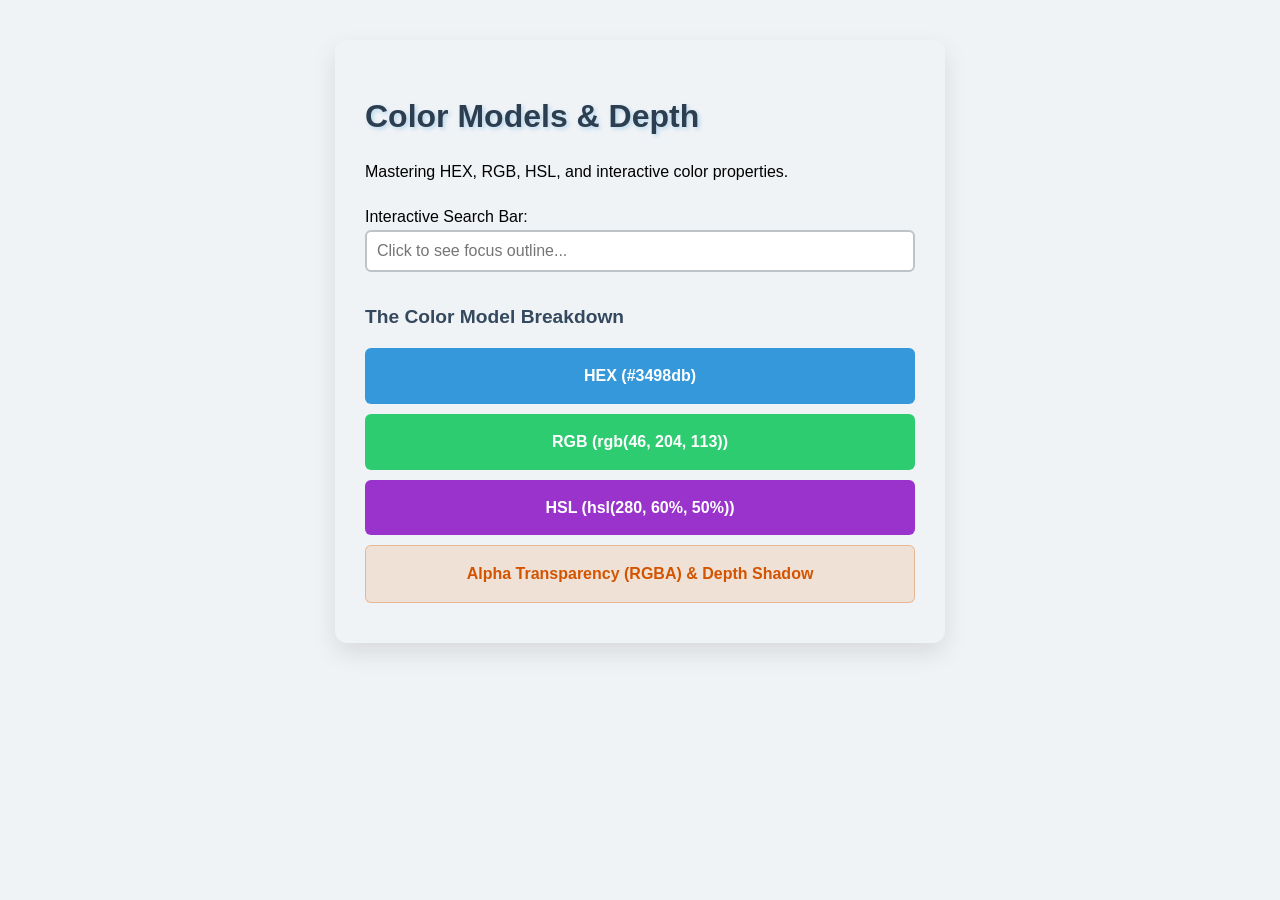
==== module-02-properties/index.html @ 9b059075 "feat: implement day 6 color models and application properties" ====
<!DOCTYPE html>
<html lang="en">
<head>
    <meta charset="UTF-8">
    <meta name="viewport" content="width=device-width, initial-scale=1.0">
    <title>Day 6: Color Models & UI Depth Lab</title>
    <link rel="stylesheet" href="styles.css">
</head>
<body>

    <main class="color-lab-card">
        <header>
            <h1 class="glowing-title">Color Models & Depth</h1>
            <p>Mastering HEX, RGB, HSL, and interactive color properties.</p>
            
            <div class="input-group">
                <label for="demo-input">Interactive Search Bar:</label>
                <input type="text" id="demo-input" placeholder="Click to see focus outline...">
            </div>
        </header>

        <section class="palette-container">
            <h2>The Color Model Breakdown</h2>
            
            <div class="swatch hex-box">
                <span>HEX (#3498db)</span>
            </div>
            
            <div class="swatch rgb-box">
                <span>RGB (rgb(46, 204, 113))</span>
            </div>
            
            <div class="swatch hsl-box">
                <span>HSL (hsl(280, 60%, 50%))</span>
            </div>

            <div class="swatch rgba-shadow-box">
                <span>Alpha Transparency (RGBA) & Depth Shadow</span>
            </div>
        </section>
    </main>

</body>
</html>
---- module-02-properties/styles.css ----
/* ==========================================================================
   DAY 6 LOG: COLORS, COLOR MODELS, AND COLOR-RELATED PROPERTIES
   ========================================================================== */

body {
  font-family: 'Segoe UI', Tahoma, Geneva, Verdana, sans-serif;
  line-height: 1.6;
  background-color: #f0f3f6; /* Modern subtle fallback background */
  margin: 0;
  padding: 40px 20px;
  display: flex;
  justify-content: center;
}

/* MAIN LAYOUT WITH COMPOSITE BACKROUND SHORTHAND */
.color-lab-card {
  /* background shorthand: color, image, repeat, position */
  background: #ffffff dashed url('') no-repeat center; 
  max-width: 550px;
  width: 100%;
  padding: 30px;
  border-radius: 12px;
  
  /* BOX-SHADOW: Using smooth RGBA transparency for professional visual depth */
  box-shadow: 0 10px 25px rgba(0, 0, 0, 0.1);
}

/* TYPOGRAPHY SHADOW PROPERTY */
.glowing-title {
  color: #2c3e50; /* Base color */
  /* text-shadow format: X-offset, Y-offset, blur-radius, color */
  text-shadow: 2px 2px 4px rgba(52, 152, 219, 0.3);
  margin-bottom: 5px;
}

/* COMPOSITE BORDER & INTERACTIVE PROPERTIES */
.input-group {
  margin: 20px 0;
}

input[type="text"] {
  width: 100%;
  padding: 10px;
  box-sizing: border-box;
  font-size: 1rem;
  /* Shorthand: sets width, style, and color at once */
  border: 2px solid #bdc3c7; 
  border-radius: 6px;
  
  /* CARET-COLOR: Customizes the flashing typing cursor color */
  caret-color: #e74c3c; 
  transition: all 0.3s ease;
}

/* OUTLINE-COLOR & FOCUS STATE */
input[type="text"]:focus {
  outline-style: solid;
  outline-width: 3px;
  /* outline-color requires an outline-style to actually render! */
  outline-color: #3498db; 
}


/* --------------------------------------------------------------------------
   COLOR MODEL BENCHMARKS
   -------------------------------------------------------------------------- */
.palette-container h2 {
  font-size: 1.2rem;
  margin-top: 30px;
  color: #34495e;
}

.swatch {
  padding: 15px;
  margin: 10px 0;
  border-radius: 6px;
  font-weight: bold;
  text-align: center;
}

/* 1. HEX CODE SYSTEM (Base-16) */
.hex-box {
  background-color: #3498db;
  color: #ffffff;
}

/* 2. RGB SYSTEM (Red, Green, Blue channels) */
.rgb-box {
  background-color: rgb(46, 204, 113);
  color: rgb(255, 255, 255);
}

/* 3. HSL SYSTEM (Hue angle 0-360, Saturation %, Lightness %) 
   Extremely intuitive to tweak brightness manually! */
.hsl-box {
  background-color: hsl(280, 60%, 50%);
  color: hsl(0, 0%, 100%);
}

/* 4. RGBA TRANSPARENCY (Smooth Alpha Overlay) */
.rgba-shadow-box {
  background-color: rgba(230, 126, 34, 0.15); /* 15% opacity orange tint */
  color: #d35400;
  border: 1px solid rgba(211, 84, 0, 0.3);
}
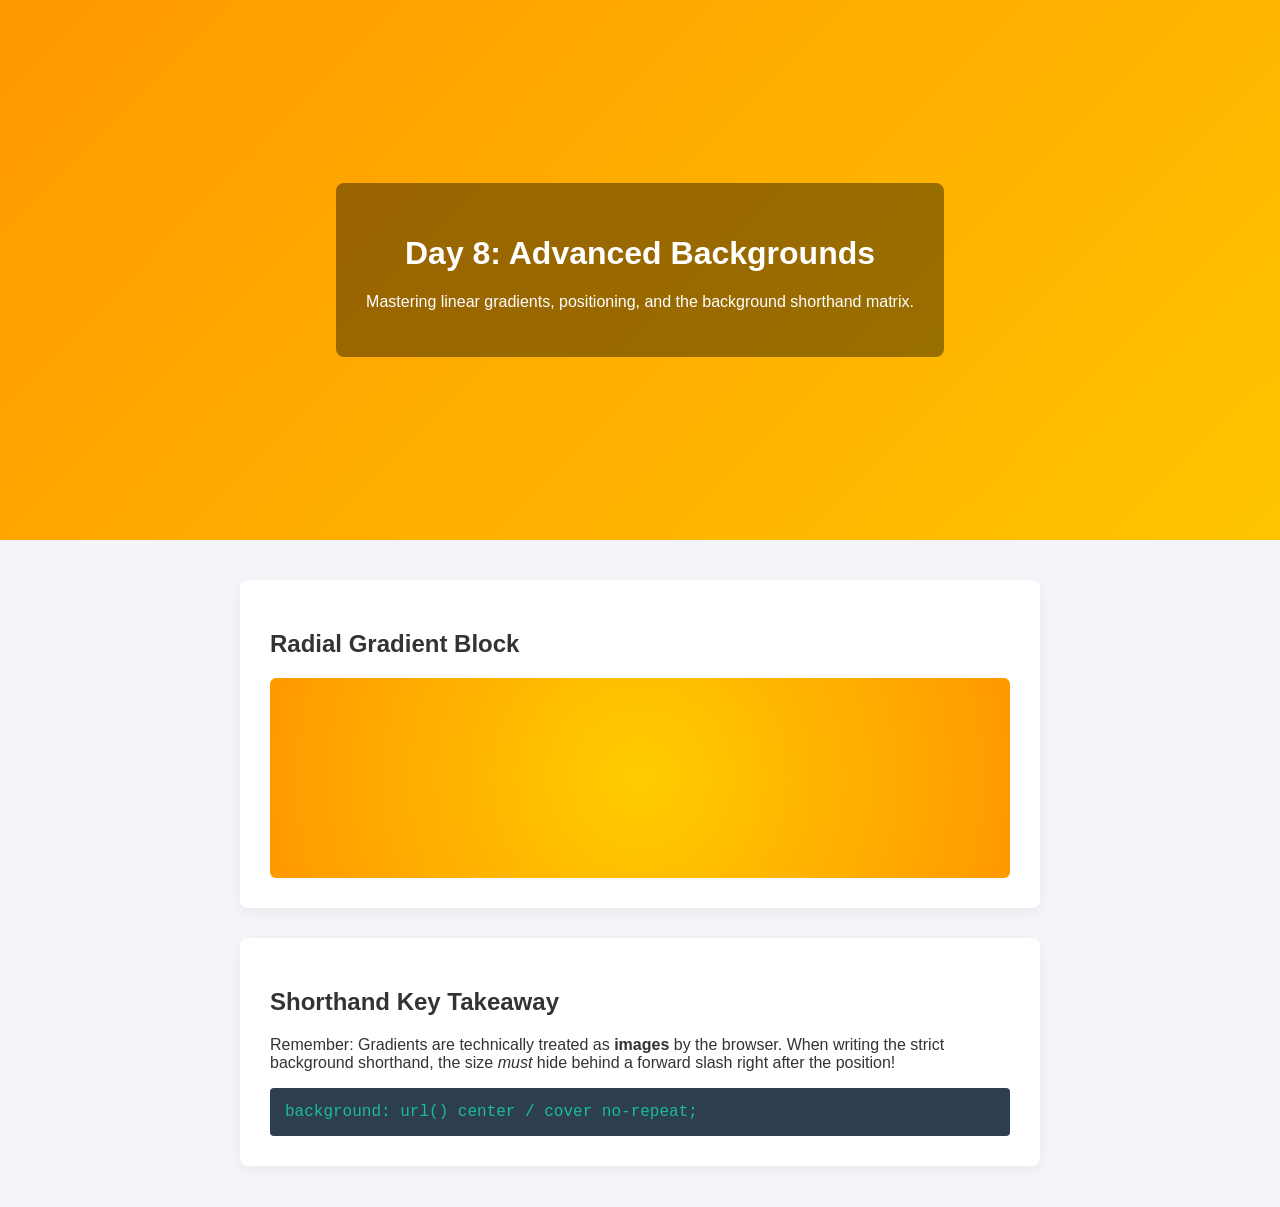
==== commit 7cd9c23b: "feat: implement day 8 background properties and gradient functions" ====
--- a/module-02-properties/index.html
+++ b/module-02-properties/index.html
@@ -3,40 +3,32 @@
 <head>
     <meta charset="UTF-8">
     <meta name="viewport" content="width=device-width, initial-scale=1.0">
-    <title>Day 6: Color Models & UI Depth Lab</title>
+    <title>Day 8: Backgrounds & Gradients</title>
     <link rel="stylesheet" href="styles.css">
 </head>
 <body>
 
-    <main class="color-lab-card">
-        <header>
-            <h1 class="glowing-title">Color Models & Depth</h1>
-            <p>Mastering HEX, RGB, HSL, and interactive color properties.</p>
-            
-            <div class="input-group">
-                <label for="demo-input">Interactive Search Bar:</label>
-                <input type="text" id="demo-input" placeholder="Click to see focus outline...">
-            </div>
-        </header>
+    <header class="hero-section">
+        <div class="hero-content">
+            <h1>Day 8: Advanced Backgrounds</h1>
+            <p>Mastering linear gradients, positioning, and the background shorthand matrix.</p>
+        </div>
+    </header>
 
-        <section class="palette-container">
-            <h2>The Color Model Breakdown</h2>
-            
-            <div class="swatch hex-box">
-                <span>HEX (#3498db)</span>
-            </div>
-            
-            <div class="swatch rgb-box">
-                <span>RGB (rgb(46, 204, 113))</span>
-            </div>
-            
-            <div class="swatch hsl-box">
-                <span>HSL (hsl(280, 60%, 50%))</span>
-            </div>
+    <main class="content-area">
+        <section class="card">
+            <h2>Radial Gradient Block</h2>
+            <div class="gradient-display radial-box"></div>
+        </section>
 
-            <div class="swatch rgba-shadow-box">
-                <span>Alpha Transparency (RGBA) & Depth Shadow</span>
-            </div>
+        <section class="card">
+            <h2>Shorthand Key Takeaway</h2>
+            <p>
+                Remember: Gradients are technically treated as <strong>images</strong> by the browser. 
+                When writing the strict background shorthand, the size <em>must</em> hide behind a 
+                forward slash right after the position!
+            </p>
+            <code>background: url() center / cover no-repeat;</code>
         </section>
     </main>
 
--- a/module-02-properties/styles.css
+++ b/module-02-properties/styles.css
@@ -1,105 +1,81 @@
 /* ==========================================================================
-   DAY 6 LOG: COLORS, COLOR MODELS, AND COLOR-RELATED PROPERTIES
+   DAY 8 LOG: BACKGROUND PROPERTIES & GRADIENT FUNCTIONS
    ========================================================================== */
 
 body {
-  font-family: 'Segoe UI', Tahoma, Geneva, Verdana, sans-serif;
-  line-height: 1.6;
-  background-color: #f0f3f6; /* Modern subtle fallback background */
+  font-family: Arial, sans-serif;
   margin: 0;
-  padding: 40px 20px;
-  display: flex;
-  justify-content: center;
+  padding: 0;
+  background-color: #f4f4f9;
+  color: #333;
 }
 
-/* MAIN LAYOUT WITH COMPOSITE BACKROUND SHORTHAND */
-.color-lab-card {
-  /* background shorthand: color, image, repeat, position */
-  background: #ffffff dashed url('') no-repeat center; 
-  max-width: 550px;
-  width: 100%;
-  padding: 30px;
-  border-radius: 12px;
+/* --------------------------------------------------------------------------
+   1. HERO SECTION (SHORTHAND, LINEAR GRADIENT, & BLENDING)
+   -------------------------------------------------------------------------- */
+.hero-section {
+  height: 60vh;
+  display: flex;
+  align-items: center;
+  justify-content: center;
+  text-align: center;
+  color: white;
+
+  /* LINEAR GRADIENT: Fed directly into background-image */
+  background-image: linear-gradient(135deg, #ff9900, #ffcc00), url('https://images.unsplash.com/photo-1557683316-973673baf926?q=80&w=1000');
   
-  /* BOX-SHADOW: Using smooth RGBA transparency for professional visual depth */
-  box-shadow: 0 10px 25px rgba(0, 0, 0, 0.1);
+  /* POSITION, SIZE, & REPEAT MODIFIERS */
+  background-position: center;
+  background-size: cover; /* Forces image to scale and fill container */
+  background-repeat: no-repeat;
+  
+  /* VISUAL DYNAMICS: Blends the orange linear-gradient with the photo beneath it */
+  background-blend-mode: overlay;
+  
+  /* SCROLL EFFECT: Keeps the background image completely stationary while scrolling */
+  background-attachment: fixed;
 }
 
-/* TYPOGRAPHY SHADOW PROPERTY */
-.glowing-title {
-  color: #2c3e50; /* Base color */
-  /* text-shadow format: X-offset, Y-offset, blur-radius, color */
-  text-shadow: 2px 2px 4px rgba(52, 152, 219, 0.3);
-  margin-bottom: 5px;
+.hero-content {
+  background-color: rgba(0, 0, 0, 0.4); /* Dark transparency overlay for text readability */
+  padding: 30px;
+  border-radius: 8px;
 }
 
-/* COMPOSITE BORDER & INTERACTIVE PROPERTIES */
-.input-group {
-  margin: 20px 0;
+/* --------------------------------------------------------------------------
+   2. MAIN CONTENT AREA (RADIAL GRADIENT & SHORTHAND MATRIX EXAMPLE)
+   -------------------------------------------------------------------------- */
+.content-area {
+  max-width: 800px;
+  margin: 40px auto;
+  padding: 0 20px;
 }
 
-input[type="text"] {
-  width: 100%;
-  padding: 10px;
-  box-sizing: border-box;
-  font-size: 1rem;
-  /* Shorthand: sets width, style, and color at once */
-  border: 2px solid #bdc3c7; 
-  border-radius: 6px;
-  
-  /* CARET-COLOR: Customizes the flashing typing cursor color */
-  caret-color: #e74c3c; 
-  transition: all 0.3s ease;
+.card {
+  background: white;
+  padding: 30px;
+  margin-bottom: 30px;
+  border-radius: 8px;
+  box-shadow: 0 4px 15px rgba(0,0,0,0.05);
 }
 
-/* OUTLINE-COLOR & FOCUS STATE */
-input[type="text"]:focus {
-  outline-style: solid;
-  outline-width: 3px;
-  /* outline-color requires an outline-style to actually render! */
-  outline-color: #3498db; 
+/* RADIAL GRADIENT FUNCTION */
+.radial-box {
+  height: 200px;
+  border-radius: 6px;
+  /* Generates an outward radiating color circle from the center */
+  background-image: radial-gradient(circle, #ffcc00, #ff9900);
 }
 
-
-/* --------------------------------------------------------------------------
-   COLOR MODEL BENCHMARKS
-   -------------------------------------------------------------------------- */
-.palette-container h2 {
-  font-size: 1.2rem;
-  margin-top: 30px;
-  color: #34495e;
-}
-
-.swatch {
+/* 3. SHORTHAND OPTIMIZATION DEMO MATRIX 
+   This shows how to compress 5 lines of background properties safely into 1 line.
+*/
+code {
+  display: block;
+  background-color: #2c3e50;
+  color: #1abc9c;
   padding: 15px;
-  margin: 10px 0;
-  border-radius: 6px;
-  font-weight: bold;
-  text-align: center;
-}
-
-/* 1. HEX CODE SYSTEM (Base-16) */
-.hex-box {
-  background-color: #3498db;
-  color: #ffffff;
-}
-
-/* 2. RGB SYSTEM (Red, Green, Blue channels) */
-.rgb-box {
-  background-color: rgb(46, 204, 113);
-  color: rgb(255, 255, 255);
-}
-
-/* 3. HSL SYSTEM (Hue angle 0-360, Saturation %, Lightness %) 
-   Extremely intuitive to tweak brightness manually! */
-.hsl-box {
-  background-color: hsl(280, 60%, 50%);
-  color: hsl(0, 0%, 100%);
-}
-
-/* 4. RGBA TRANSPARENCY (Smooth Alpha Overlay) */
-.rgba-shadow-box {
-  background-color: rgba(230, 126, 34, 0.15); /* 15% opacity orange tint */
-  color: #d35400;
-  border: 1px solid rgba(211, 84, 0, 0.3);
+  border-radius: 4px;
+  font-size: 1rem;
+  margin-top: 15px;
 }
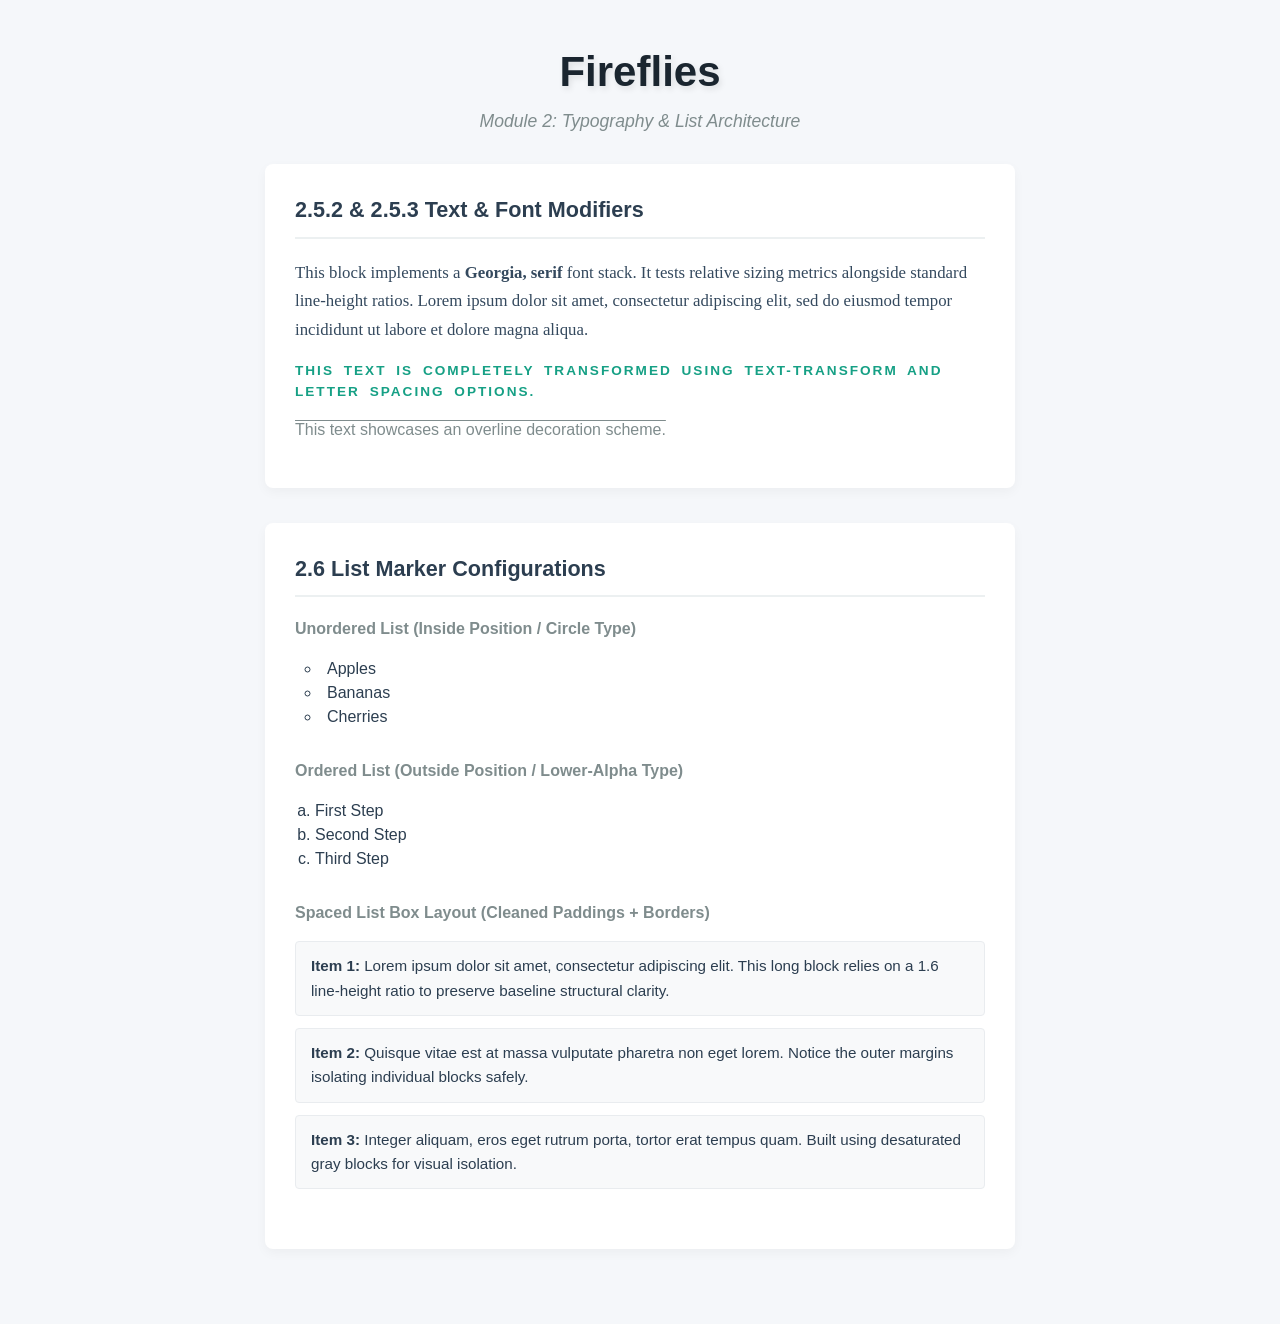
==== commit dfd1ed23: "feat: implement day 9 text styling properties and list customizations" ====
--- a/module-02-properties/index.html
+++ b/module-02-properties/index.html
@@ -3,32 +3,61 @@
 <head>
     <meta charset="UTF-8">
     <meta name="viewport" content="width=device-width, initial-scale=1.0">
-    <title>Day 8: Backgrounds & Gradients</title>
+    <title>Day 9: Text Typography & List Properties Lab</title>
     <link rel="stylesheet" href="styles.css">
 </head>
 <body>
 
-    <header class="hero-section">
-        <div class="hero-content">
-            <h1>Day 8: Advanced Backgrounds</h1>
-            <p>Mastering linear gradients, positioning, and the background shorthand matrix.</p>
-        </div>
-    </header>
+    <main class="typography-lab">
+        <header class="lab-header">
+            <h1 class="main-title">Fireflies</h1>
+            <p class="subtitle">Module 2: Typography & List Architecture</p>
+        </header>
 
-    <main class="content-area">
-        <section class="card">
-            <h2>Radial Gradient Block</h2>
-            <div class="gradient-display radial-box"></div>
+        <section class="card text-properties-zone">
+            <h2>2.5.2 & 2.5.3 Text & Font Modifiers</h2>
+            <p class="sample-paragraph web-safe-serif">
+                This block implements a <strong>Georgia, serif</strong> font stack. It tests relative sizing metrics alongside standard line-height ratios. Lorem ipsum dolor sit amet, consectetur adipiscing elit, sed do eiusmod tempor incididunt ut labore et dolore magna aliqua.
+            </p>
+
+            <p class="sample-paragraph uppercase-spaced">
+                this text is completely transformed using text-transform and letter spacing options.
+            </p>
+
+            <p class="sample-paragraph text-decorations">
+                This text showcases an overline decoration scheme.
+            </p>
         </section>
 
-        <section class="card">
-            <h2>Shorthand Key Takeaway</h2>
-            <p>
-                Remember: Gradients are technically treated as <strong>images</strong> by the browser. 
-                When writing the strict background shorthand, the size <em>must</em> hide behind a 
-                forward slash right after the position!
-            </p>
-            <code>background: url() center / cover no-repeat;</code>
+        <section class="card list-properties-zone">
+            <h2>2.6 List Marker Configurations</h2>
+
+            <div class="list-container">
+                <h3>Unordered List (Inside Position / Circle Type)</h3>
+                <ul class="custom-bullet-list">
+                    <li>Apples</li>
+                    <li>Bananas</li>
+                    <li>Cherries</li>
+                </ul>
+            </div>
+
+            <div class="list-container">
+                <h3>Ordered List (Outside Position / Lower-Alpha Type)</h3>
+                <ol class="custom-number-list">
+                    <li>First Step</li>
+                    <li>Second Step</li>
+                    <li>Third Step</li>
+                </ol>
+            </div>
+
+            <div class="list-container">
+                <h3>Spaced List Box Layout (Cleaned Paddings + Borders)</h3>
+                <ul class="spaced-list">
+                    <li><strong>Item 1:</strong> Lorem ipsum dolor sit amet, consectetur adipiscing elit. This long block relies on a 1.6 line-height ratio to preserve baseline structural clarity.</li>
+                    <li><strong>Item 2:</strong> Quisque vitae est at massa vulputate pharetra non eget lorem. Notice the outer margins isolating individual blocks safely.</li>
+                    <li><strong>Item 3:</strong> Integer aliquam, eros eget rutrum porta, tortor erat tempus quam. Built using desaturated gray blocks for visual isolation.</li>
+                </ul>
+            </div>
         </section>
     </main>
 
--- a/module-02-properties/styles.css
+++ b/module-02-properties/styles.css
@@ -1,81 +1,137 @@
 /* ==========================================================================
-   DAY 8 LOG: BACKGROUND PROPERTIES & GRADIENT FUNCTIONS
+   DAY 9 LOG: CSS TEXT STYLING PROPERTIES & LIST PROPERTIES
    ========================================================================== */
 
+/* Root configuration setting baseline absolute browser size to 16px */
+html {
+  font-size: 16px;
+}
+
 body {
-  font-family: Arial, sans-serif;
+  /* Web-safe sans-serif stack optimized for digital screen displays */
+  font-family: "Open Sans", "Arial", sans-serif;
+  line-height: 1.5;
+  background-color: #f5f7fa;
+  color: #2c3e50;
   margin: 0;
-  padding: 0;
-  background-color: #f4f4f9;
-  color: #333;
+  padding: 40px 20px;
+  display: flex;
+  justify-content: center;
+}
+
+.typography-lab {
+  max-width: 750px;
+  width: 100%;
 }
 
 /* --------------------------------------------------------------------------
-   1. HERO SECTION (SHORTHAND, LINEAR GRADIENT, & BLENDING)
+   2.5 FONT & TEXT PROPERTIES SECTION
    -------------------------------------------------------------------------- */
-.hero-section {
-  height: 60vh;
-  display: flex;
-  align-items: center;
-  justify-content: center;
+.lab-header {
   text-align: center;
-  color: white;
-
-  /* LINEAR GRADIENT: Fed directly into background-image */
-  background-image: linear-gradient(135deg, #ff9900, #ffcc00), url('https://images.unsplash.com/photo-1557683316-973673baf926?q=80&w=1000');
-  
-  /* POSITION, SIZE, & REPEAT MODIFIERS */
-  background-position: center;
-  background-size: cover; /* Forces image to scale and fill container */
-  background-repeat: no-repeat;
-  
-  /* VISUAL DYNAMICS: Blends the orange linear-gradient with the photo beneath it */
-  background-blend-mode: overlay;
-  
-  /* SCROLL EFFECT: Keeps the background image completely stationary while scrolling */
-  background-attachment: fixed;
+  margin-bottom: 30px;
 }
 
-.hero-content {
-  background-color: rgba(0, 0, 0, 0.4); /* Dark transparency overlay for text readability */
-  padding: 30px;
-  border-radius: 8px;
+/* 2.5.2 Font-Size using Absolute Pixels (px) */
+.main-title {
+  font-size: 42px;
+  font-weight: 900;
+  color: #1a252f;
+  margin: 0 0 5px 0;
+  /* text-shadow: horiz-offset vert-offset blur color */
+  text-shadow: 2px 3px 6px rgba(0, 0, 0, 0.1);
 }
 
-/* --------------------------------------------------------------------------
-   2. MAIN CONTENT AREA (RADIAL GRADIENT & SHORTHAND MATRIX EXAMPLE)
-   -------------------------------------------------------------------------- */
-.content-area {
-  max-width: 800px;
-  margin: 40px auto;
-  padding: 0 20px;
+.subtitle {
+  font-size: 1.1rem; /* Relative to root html size (17.6px) */
+  color: #7f8c8d;
+  font-style: italic;
+  margin: 0;
 }
 
 .card {
-  background: white;
+  background-color: #ffffff;
   padding: 30px;
-  margin-bottom: 30px;
+  margin-bottom: 35px;
   border-radius: 8px;
-  box-shadow: 0 4px 15px rgba(0,0,0,0.05);
+  box-shadow: 0 4px 12px rgba(0, 0, 0, 0.04);
 }
 
-/* RADIAL GRADIENT FUNCTION */
-.radial-box {
-  height: 200px;
-  border-radius: 6px;
-  /* Generates an outward radiating color circle from the center */
-  background-image: radial-gradient(circle, #ffcc00, #ff9900);
+.card h2 {
+  font-size: 1.35rem;
+  margin-top: 0;
+  margin-bottom: 20px;
+  color: #2c3e50;
+  border-bottom: 2px solid #ecf0f1;
+  padding-bottom: 10px;
 }
 
-/* 3. SHORTHAND OPTIMIZATION DEMO MATRIX 
-   This shows how to compress 5 lines of background properties safely into 1 line.
-*/
-code {
-  display: block;
-  background-color: #2c3e50;
-  color: #1abc9c;
-  padding: 15px;
+/* Web Safe Serif Font Implementation */
+.web-safe-serif {
+  font-family: "Georgia", "Times New Roman", Times, serif;
+  font-size: 1.05rem;
+  line-height: 1.7; /* Increased vertical space for serif readability */
+  color: #34495e;
+}
+
+/* Case Transformation and Character Manipulation */
+.uppercase-spaced {
+  text-transform: uppercase;
+  font-size: 0.85rem;
+  letter-spacing: 2px; /* Manipulates individual character gaps */
+  word-spacing: 4px;      /* Manipulates spacing between words */
+  color: #16a085;
+  font-weight: bold;
+}
+
+/* Text Decoration Modifiers */
+.text-decorations {
+  text-decoration: overline;
+  color: #7f8c8d;
+}
+
+
+/* --------------------------------------------------------------------------
+   2.6 LIST PROPERTIES SECTION
+   -------------------------------------------------------------------------- */
+.list-container {
+  margin-bottom: 30px;
+}
+
+.list-container h3 {
+  font-size: 1rem;
+  color: #7f8c8d;
+  margin-bottom: 12px;
+}
+
+/* 2.6.3 Circle list marker configured inside content box flow */
+.custom-bullet-list {
+  list-style-type: circle; 
+  list-style-position: inside;
+  padding-left: 10px;
+}
+
+/* 2.6.3 Lowercase Alpha markers positioned outside the list box */
+.custom-number-list {
+  list-style-type: lower-alpha; 
+  list-style-position: outside;
+  padding-left: 20px;
+}
+
+/* 2.6.4 & 2.6.5 Spaced List Box Layout Optimization */
+.spaced-list {
+  list-style-type: none; /* Strips default structural bullet markers */
+  padding-left: 0;       /* Erases browser default list indent padding */
+}
+
+.spaced-list li {
+  margin-bottom: 12px;       /* Spacing applied strictly outside individual list boxes */
+  padding: 12px 15px;        /* Internal structural clearance space */
+  background-color: #f8f9fa; /* Desaturated gray contrast box */
+  border: 1px solid #e9ecef; /* Delicate container boundaries */
   border-radius: 4px;
-  font-size: 1rem;
-  margin-top: 15px;
+  
+  /* 2.6.5 Line-height applied safely at 1.6 times paragraph element size */
+  line-height: 1.6; 
+  font-size: 0.95rem;
 }
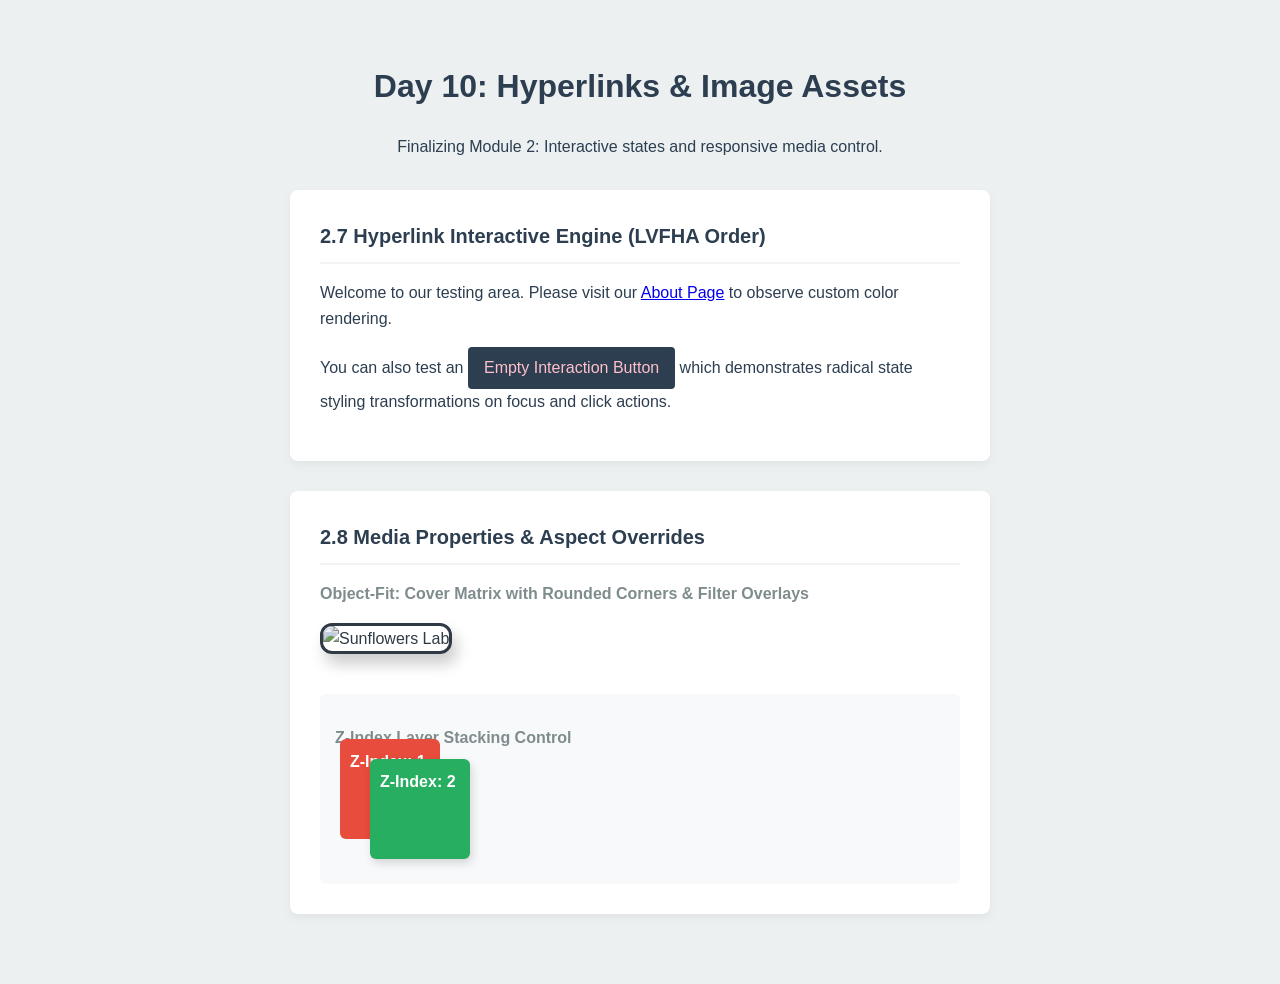
==== commit f40ecda9: "feat: implement day 10 hyperlink properties image properties and module 2 completion" ====
--- a/module-02-properties/index.html
+++ b/module-02-properties/index.html
@@ -3,60 +3,41 @@
 <head>
     <meta charset="UTF-8">
     <meta name="viewport" content="width=device-width, initial-scale=1.0">
-    <title>Day 9: Text Typography & List Properties Lab</title>
+    <title>Day 10: Hyperlinks, Images, & Module 2 Completion</title>
     <link rel="stylesheet" href="styles.css">
 </head>
 <body>
 
-    <main class="typography-lab">
-        <header class="lab-header">
-            <h1 class="main-title">Fireflies</h1>
-            <p class="subtitle">Module 2: Typography & List Architecture</p>
+    <main class="module-wrapper">
+        <header class="module-header">
+            <h1>Day 10: Hyperlinks &amp; Image Assets</h1>
+            <p>Finalizing Module 2: Interactive states and responsive media control.</p>
         </header>
 
-        <section class="card text-properties-zone">
-            <h2>2.5.2 & 2.5.3 Text & Font Modifiers</h2>
-            <p class="sample-paragraph web-safe-serif">
-                This block implements a <strong>Georgia, serif</strong> font stack. It tests relative sizing metrics alongside standard line-height ratios. Lorem ipsum dolor sit amet, consectetur adipiscing elit, sed do eiusmod tempor incididunt ut labore et dolore magna aliqua.
+        <section class="card link-section">
+            <h2>2.7 Hyperlink Interactive Engine (LVFHA Order)</h2>
+            <p>
+                Welcome to our testing area. Please visit our 
+                <a href="#about" class="custom-link">About Page</a> to observe custom color rendering.
             </p>
-
-            <p class="sample-paragraph uppercase-spaced">
-                this text is completely transformed using text-transform and letter spacing options.
-            </p>
-
-            <p class="sample-paragraph text-decorations">
-                This text showcases an overline decoration scheme.
+            <p>
+                You can also test an <a href="#empty" class="btn-link">Empty Interaction Button</a> 
+                which demonstrates radical state styling transformations on focus and click actions.
             </p>
         </section>
 
-        <section class="card list-properties-zone">
-            <h2>2.6 List Marker Configurations</h2>
-
-            <div class="list-container">
-                <h3>Unordered List (Inside Position / Circle Type)</h3>
-                <ul class="custom-bullet-list">
-                    <li>Apples</li>
-                    <li>Bananas</li>
-                    <li>Cherries</li>
-                </ul>
+        <section class="card image-section">
+            <h2>2.8 Media Properties &amp; Aspect Overrides</h2>
+            
+            <div class="image-showcase">
+                <h3>Object-Fit: Cover Matrix with Rounded Corners &amp; Filter Overlays</h3>
+                <img class="lab-image" src="https://images.unsplash.com/photo-1597848212624-a19eb35e2651?q=80&w=600&h=300&fit=crop" alt="Sunflowers Lab">
             </div>
 
-            <div class="list-container">
-                <h3>Ordered List (Outside Position / Lower-Alpha Type)</h3>
-                <ol class="custom-number-list">
-                    <li>First Step</li>
-                    <li>Second Step</li>
-                    <li>Third Step</li>
-                </ol>
-            </div>
-
-            <div class="list-container">
-                <h3>Spaced List Box Layout (Cleaned Paddings + Borders)</h3>
-                <ul class="spaced-list">
-                    <li><strong>Item 1:</strong> Lorem ipsum dolor sit amet, consectetur adipiscing elit. This long block relies on a 1.6 line-height ratio to preserve baseline structural clarity.</li>
-                    <li><strong>Item 2:</strong> Quisque vitae est at massa vulputate pharetra non eget lorem. Notice the outer margins isolating individual blocks safely.</li>
-                    <li><strong>Item 3:</strong> Integer aliquam, eros eget rutrum porta, tortor erat tempus quam. Built using desaturated gray blocks for visual isolation.</li>
-                </ul>
+            <div class="stacking-zone">
+                <h3>Z-Index Layer Stacking Control</h3>
+                <div class="box box1">Z-Index: 1</div>
+                <div class="box box2">Z-Index: 2</div>
             </div>
         </section>
     </main>
--- a/module-02-properties/styles.css
+++ b/module-02-properties/styles.css
@@ -1,17 +1,11 @@
 /* ==========================================================================
-   DAY 9 LOG: CSS TEXT STYLING PROPERTIES & LIST PROPERTIES
+   DAY 10 LOG: HYPERLINK PROPERTIES, IMAGE PROPERTIES, & COMPLETION
    ========================================================================== */
 
-/* Root configuration setting baseline absolute browser size to 16px */
-html {
-  font-size: 16px;
-}
-
 body {
-  /* Web-safe sans-serif stack optimized for digital screen displays */
-  font-family: "Open Sans", "Arial", sans-serif;
-  line-height: 1.5;
-  background-color: #f5f7fa;
+  font-family: Arial, sans-serif;
+  line-height: 1.6;
+  background-color: #ecf0f1;
   color: #2c3e50;
   margin: 0;
   padding: 40px 20px;
@@ -19,119 +13,157 @@
   justify-content: center;
 }
 
-.typography-lab {
-  max-width: 750px;
+.module-wrapper {
+  max-width: 700px;
   width: 100%;
 }
 
-/* --------------------------------------------------------------------------
-   2.5 FONT & TEXT PROPERTIES SECTION
-   -------------------------------------------------------------------------- */
-.lab-header {
+.module-header {
   text-align: center;
   margin-bottom: 30px;
 }
 
-/* 2.5.2 Font-Size using Absolute Pixels (px) */
-.main-title {
-  font-size: 42px;
-  font-weight: 900;
-  color: #1a252f;
-  margin: 0 0 5px 0;
-  /* text-shadow: horiz-offset vert-offset blur color */
-  text-shadow: 2px 3px 6px rgba(0, 0, 0, 0.1);
-}
-
-.subtitle {
-  font-size: 1.1rem; /* Relative to root html size (17.6px) */
-  color: #7f8c8d;
-  font-style: italic;
-  margin: 0;
-}
-
 .card {
-  background-color: #ffffff;
+  background: white;
   padding: 30px;
-  margin-bottom: 35px;
+  margin-bottom: 30px;
   border-radius: 8px;
-  box-shadow: 0 4px 12px rgba(0, 0, 0, 0.04);
+  box-shadow: 0 4px 10px rgba(0,0,0,0.05);
 }
 
 .card h2 {
-  font-size: 1.35rem;
   margin-top: 0;
-  margin-bottom: 20px;
-  color: #2c3e50;
-  border-bottom: 2px solid #ecf0f1;
+  border-bottom: 2px solid #f2f4f4;
   padding-bottom: 10px;
+  font-size: 1.25rem;
 }
 
-/* Web Safe Serif Font Implementation */
-.web-safe-serif {
-  font-family: "Georgia", "Times New Roman", Times, serif;
-  font-size: 1.05rem;
-  line-height: 1.7; /* Increased vertical space for serif readability */
-  color: #34495e;
+/* --------------------------------------------------------------------------
+   2.7 HYPERLINK PROPERTIES (STRICT LVFHA PSEUDO-CLASS ORDER)
+   -------------------------------------------------------------------------- */
+
+/* 1. Unvisited Links (:link) */
+a.custom-link:link {
+  color: #0000EE;
+  text-decoration: underline;
 }
 
-/* Case Transformation and Character Manipulation */
-.uppercase-spaced {
-  text-transform: uppercase;
-  font-size: 0.85rem;
-  letter-spacing: 2px; /* Manipulates individual character gaps */
-  word-spacing: 4px;      /* Manipulates spacing between words */
-  color: #16a085;
+/* 2. Visited Links (:visited) */
+a.custom-link:visited {
+  color: #551A8B;
+}
+
+/* 3. Focused Links (:focus) */
+a.custom-link:focus, a.btn-link:focus {
+  outline: 3px solid #e67e22;
+  outline-offset: 2px;
+}
+
+/* 4. Hovered Links (:hover) */
+a.custom-link:hover {
+  color: #FF0000;
+  background-color: #F0F0F0;
+  text-decoration: none;
+}
+
+/* 5. Active Links (:active) */
+a.custom-link:active {
+  color: #FF0000;
   font-weight: bold;
 }
 
-/* Text Decoration Modifiers */
-.text-decorations {
-  text-decoration: overline;
-  color: #7f8c8d;
+/* Block Button Variant showing style overrides */
+a.btn-link:link, a.btn-link:visited {
+  display: inline-block;
+  padding: 8px 16px;
+  background-color: #2c3e50;
+  color: pink;
+  text-decoration: none;
+  border-radius: 4px;
+}
+
+a.btn-link:hover {
+  background-color: #000000;
+  color: #ffffff;
+}
+
+a.btn-link:active {
+  font-weight: bold;
+  background-color: #16a085;
 }
 
 
 /* --------------------------------------------------------------------------
-   2.6 LIST PROPERTIES SECTION
+   2.8 IMAGE PROPERTIES & FILTERS
    -------------------------------------------------------------------------- */
-.list-container {
-  margin-bottom: 30px;
+.image-showcase {
+  margin-bottom: 40px;
 }
 
-.list-container h3 {
+.image-showcase h3, .stacking-zone h3 {
   font-size: 1rem;
   color: #7f8c8d;
-  margin-bottom: 12px;
 }
 
-/* 2.6.3 Circle list marker configured inside content box flow */
-.custom-bullet-list {
-  list-style-type: circle; 
-  list-style-position: inside;
-  padding-left: 10px;
+.lab-image {
+  /* Dimensions control */
+  width: 100%;
+  height: 250px;
+  max-width: 100%; /* Prevents horizontal overflowing on small devices */
+  
+  /* ASPECT CONFIGURATIONS */
+  object-fit: cover;        /* Preserves intrinsic ratio without distortion squishing */
+  object-position: center;   /* Anchors viewable tracking plane directly in the middle */
+  
+  /* STYLISTIC MODIFIERS */
+  border: 3px solid #2c3e50;
+  border-radius: 12px;       /* Uniformly rounded corners */
+  box-shadow: 5px 10px 15px rgba(0, 0, 0, 0.2); /* Depth tracking shadow */
+  
+  /* FILTER ENGINE: Converts image rendering to a desaturated state */
+  filter: grayscale(40%) brightness(0.95);
+  transition: filter 0.3s ease;
 }
 
-/* 2.6.3 Lowercase Alpha markers positioned outside the list box */
-.custom-number-list {
-  list-style-type: lower-alpha; 
-  list-style-position: outside;
-  padding-left: 20px;
+/* Hovering dynamically clears the grayscale filter away */
+.lab-image:hover {
+  filter: grayscale(0%) brightness(1);
 }
 
-/* 2.6.4 & 2.6.5 Spaced List Box Layout Optimization */
-.spaced-list {
-  list-style-type: none; /* Strips default structural bullet markers */
-  padding-left: 0;       /* Erases browser default list indent padding */
+
+/* --------------------------------------------------------------------------
+   Z-INDEX LAYER INTERSECTIONS
+   -------------------------------------------------------------------------- */
+.stacking-zone {
+  position: relative;
+  height: 160px;
+  background-color: #f8f9fa;
+  padding: 15px;
+  border-radius: 6px;
 }
 
-.spaced-list li {
-  margin-bottom: 12px;       /* Spacing applied strictly outside individual list boxes */
-  padding: 12px 15px;        /* Internal structural clearance space */
-  background-color: #f8f9fa; /* Desaturated gray contrast box */
-  border: 1px solid #e9ecef; /* Delicate container boundaries */
-  border-radius: 4px;
-  
-  /* 2.6.5 Line-height applied safely at 1.6 times paragraph element size */
-  line-height: 1.6; 
-  font-size: 0.95rem;
+.box {
+  width: 100px;
+  height: 100px;
+  position: absolute;
+  color: white;
+  font-weight: bold;
+  padding: 10px;
+  box-sizing: border-box;
+  border-radius: 6px;
+}
+
+.box1 {
+  background-color: #e74c3c;
+  z-index: 1; /* Sits underneath box2 */
+  top: 45px;
+  left: 20px;
+}
+
+.box2 {
+  background-color: #27ae60;
+  z-index: 2; /* Explicitly steps over box1 because of a higher numerical value */
+  top: 65px;
+  left: 50px;
+  box-shadow: 2px 4px 10px rgba(0,0,0,0.15);
 }
